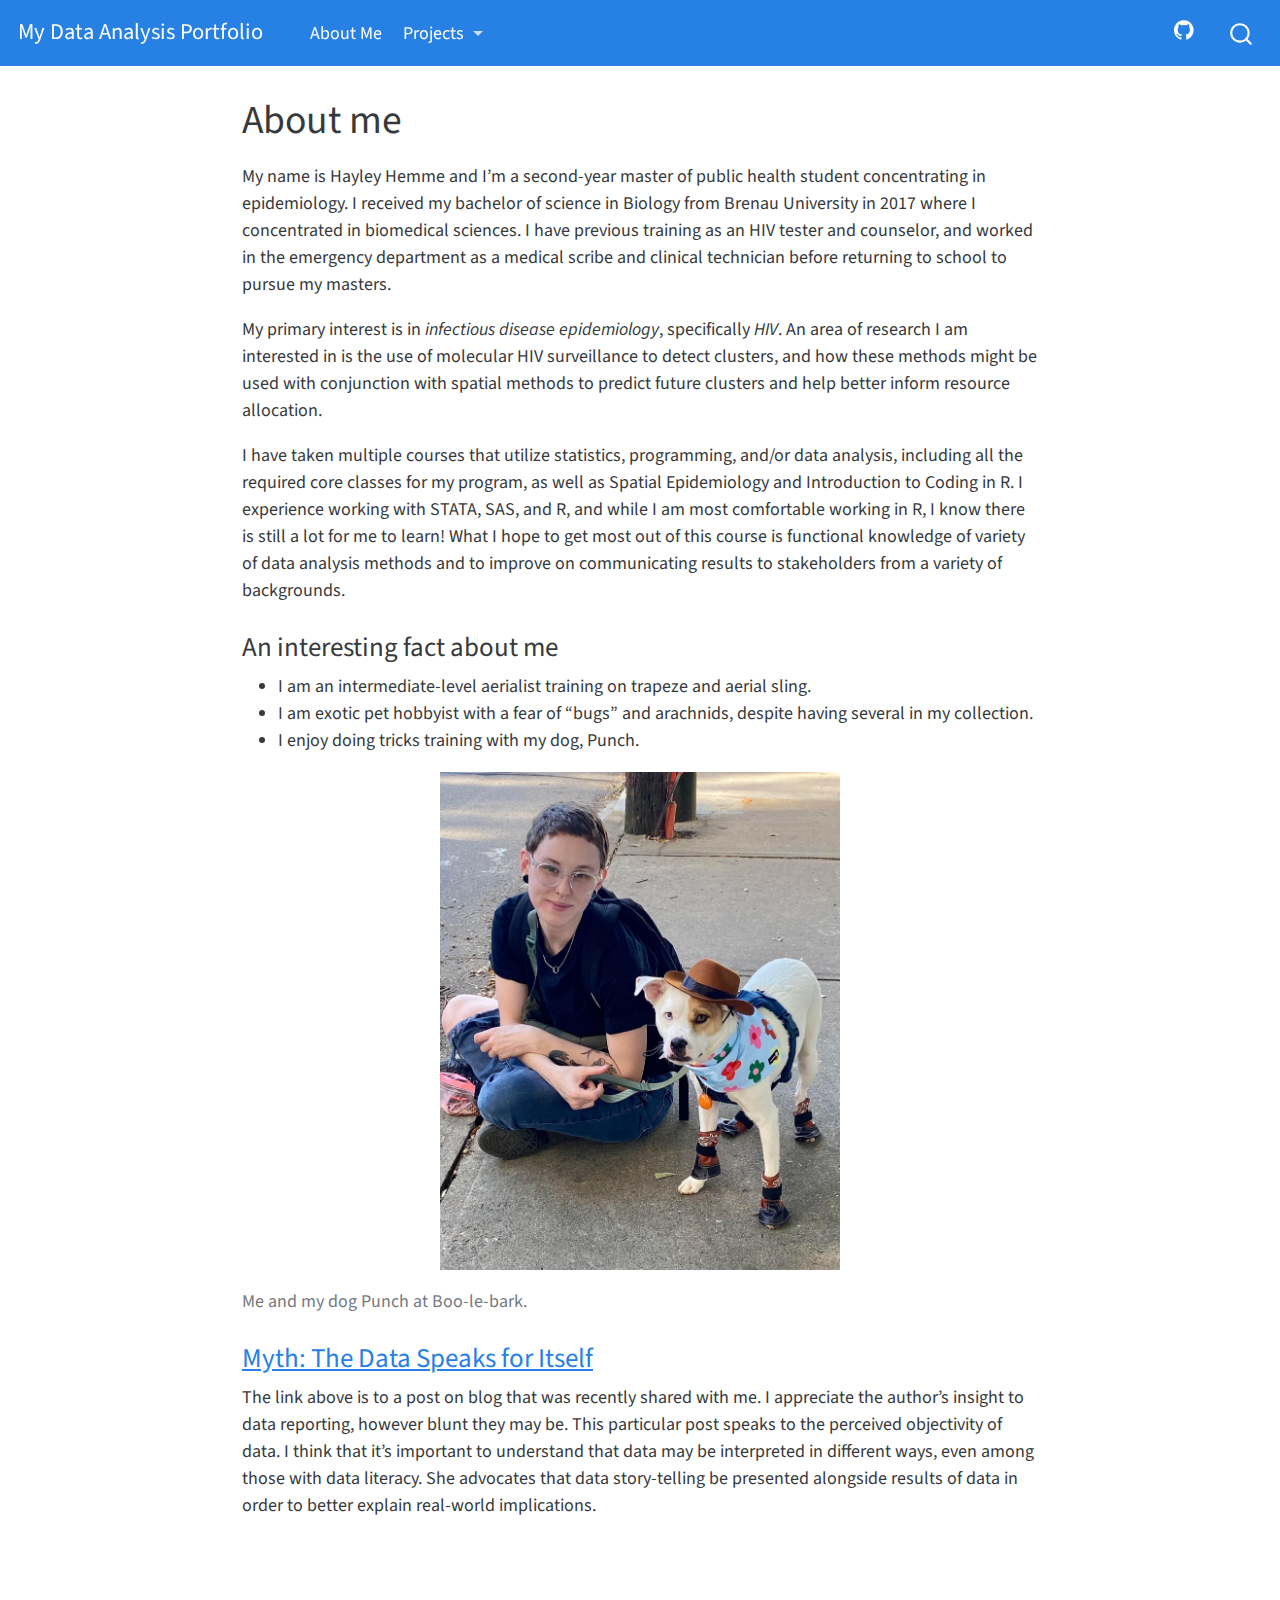
==== docs/aboutme.html @ bb4504e0 "commit" ====
<!DOCTYPE html>
<html xmlns="http://www.w3.org/1999/xhtml" lang="en" xml:lang="en"><head>

<meta charset="utf-8">
<meta name="generator" content="quarto-1.2.313">

<meta name="viewport" content="width=device-width, initial-scale=1.0, user-scalable=yes">


<title>My Data Analysis Portfolio - About me</title>
<style>
code{white-space: pre-wrap;}
span.smallcaps{font-variant: small-caps;}
div.columns{display: flex; gap: min(4vw, 1.5em);}
div.column{flex: auto; overflow-x: auto;}
div.hanging-indent{margin-left: 1.5em; text-indent: -1.5em;}
ul.task-list{list-style: none;}
ul.task-list li input[type="checkbox"] {
  width: 0.8em;
  margin: 0 0.8em 0.2em -1.6em;
  vertical-align: middle;
}
</style>


<script src="site_libs/quarto-nav/quarto-nav.js"></script>
<script src="site_libs/quarto-nav/headroom.min.js"></script>
<script src="site_libs/clipboard/clipboard.min.js"></script>
<script src="site_libs/quarto-search/autocomplete.umd.js"></script>
<script src="site_libs/quarto-search/fuse.min.js"></script>
<script src="site_libs/quarto-search/quarto-search.js"></script>
<meta name="quarto:offset" content="./">
<script src="site_libs/quarto-html/quarto.js"></script>
<script src="site_libs/quarto-html/popper.min.js"></script>
<script src="site_libs/quarto-html/tippy.umd.min.js"></script>
<script src="site_libs/quarto-html/anchor.min.js"></script>
<link href="site_libs/quarto-html/tippy.css" rel="stylesheet">
<link href="site_libs/quarto-html/quarto-syntax-highlighting.css" rel="stylesheet" id="quarto-text-highlighting-styles">
<script src="site_libs/bootstrap/bootstrap.min.js"></script>
<link href="site_libs/bootstrap/bootstrap-icons.css" rel="stylesheet">
<link href="site_libs/bootstrap/bootstrap.min.css" rel="stylesheet" id="quarto-bootstrap" data-mode="light">
<script id="quarto-search-options" type="application/json">{
  "location": "navbar",
  "copy-button": false,
  "collapse-after": 3,
  "panel-placement": "end",
  "type": "overlay",
  "limit": 20,
  "language": {
    "search-no-results-text": "No results",
    "search-matching-documents-text": "matching documents",
    "search-copy-link-title": "Copy link to search",
    "search-hide-matches-text": "Hide additional matches",
    "search-more-match-text": "more match in this document",
    "search-more-matches-text": "more matches in this document",
    "search-clear-button-title": "Clear",
    "search-detached-cancel-button-title": "Cancel",
    "search-submit-button-title": "Submit"
  }
}</script>


<link rel="stylesheet" href="styles.css">
</head>

<body class="nav-fixed fullcontent">

<div id="quarto-search-results"></div>
  <header id="quarto-header" class="headroom fixed-top">
    <nav class="navbar navbar-expand-lg navbar-dark ">
      <div class="navbar-container container-fluid">
      <div class="navbar-brand-container">
    <a class="navbar-brand" href="./index.html">
    <span class="navbar-title">My Data Analysis Portfolio</span>
    </a>
  </div>
          <button class="navbar-toggler" type="button" data-bs-toggle="collapse" data-bs-target="#navbarCollapse" aria-controls="navbarCollapse" aria-expanded="false" aria-label="Toggle navigation" onclick="if (window.quartoToggleHeadroom) { window.quartoToggleHeadroom(); }">
  <span class="navbar-toggler-icon"></span>
</button>
          <div class="collapse navbar-collapse" id="navbarCollapse">
            <ul class="navbar-nav navbar-nav-scroll me-auto">
  <li class="nav-item">
    <a class="nav-link" href="././aboutme.html">
 <span class="menu-text">About Me</span></a>
  </li>  
  <li class="nav-item dropdown ">
    <a class="nav-link dropdown-toggle" href="#" id="nav-menu-projects" role="button" data-bs-toggle="dropdown" aria-expanded="false">
 <span class="menu-text">Projects</span>
    </a>
    <ul class="dropdown-menu" aria-labelledby="nav-menu-projects">    
        <li>
    <a class="dropdown-item" href="././coding_exercise.html">
 <span class="dropdown-text">R Coding Exercise</span></a>
  </li>  
        <li>
    <a class="dropdown-item" href="././visualization_exercise.html">
 <span class="dropdown-text">Visualization Exercise</span></a>
  </li>  
        <li>
    <a class="dropdown-item" href="././tidytuesday_exercise.html">
 <span class="dropdown-text">Tidy Tuesday Exercise</span></a>
  </li>  
    </ul>
  </li>
</ul>
            <ul class="navbar-nav navbar-nav-scroll ms-auto">
  <li class="nav-item compact">
    <a class="nav-link" href="./URL-TO-THIS-REPOSITORY-HERE"><i class="bi bi-github" role="img">
</i> 
 <span class="menu-text"></span></a>
  </li>  
</ul>
              <div id="quarto-search" class="" title="Search"></div>
          </div> <!-- /navcollapse -->
      </div> <!-- /container-fluid -->
    </nav>
</header>
<!-- content -->
<div id="quarto-content" class="quarto-container page-columns page-rows-contents page-layout-article page-navbar">
<!-- sidebar -->
<!-- margin-sidebar -->
    
<!-- main -->
<main class="content" id="quarto-document-content">

<header id="title-block-header" class="quarto-title-block default">
<div class="quarto-title">
<h1 class="title">About me</h1>
</div>



<div class="quarto-title-meta">

    
  
    
  </div>
  

</header>

<p>My name is Hayley Hemme and I’m a second-year master of public health student concentrating in epidemiology. I received my bachelor of science in Biology from Brenau University in 2017 where I concentrated in biomedical sciences. I have previous training as an HIV tester and counselor, and worked in the emergency department as a medical scribe and clinical technician before returning to school to pursue my masters.</p>
<p>My primary interest is in <em>infectious disease epidemiology</em>, specifically <em>HIV</em>. An area of research I am interested in is the use of molecular HIV surveillance to detect clusters, and how these methods might be used with conjunction with spatial methods to predict future clusters and help better inform resource allocation.</p>
<p>I have taken multiple courses that utilize statistics, programming, and/or data analysis, including all the required core classes for my program, as well as Spatial Epidemiology and Introduction to Coding in R. I experience working with STATA, SAS, and R, and while I am most comfortable working in R, I know there is still a lot for me to learn! What I hope to get most out of this course is functional knowledge of variety of data analysis methods and to improve on communicating results to stakeholders from a variety of backgrounds.</p>
<section id="an-interesting-fact-about-me" class="level3">
<h3 class="anchored" data-anchor-id="an-interesting-fact-about-me">An interesting fact about me</h3>
<ul>
<li>I am an intermediate-level aerialist training on trapeze and aerial sling.</li>
<li>I am exotic pet hobbyist with a fear of “bugs” and arachnids, despite having several in my collection.</li>
<li>I enjoy doing tricks training with my dog, Punch.</li>
</ul>
<div class="quarto-figure quarto-figure-center">
<figure class="figure">
<p><img src="menmydog.jpg" class="img-fluid figure-img" width="400"></p>
<p></p><figcaption class="figure-caption">Me and my dog Punch at Boo-le-bark.</figcaption><p></p>
</figure>
</div>
</section>
<section id="myth-the-data-speaks-for-itself" class="level3">
<h3 class="anchored" data-anchor-id="myth-the-data-speaks-for-itself"><a href="https://stephanieevergreen.com/myth-the-data-speaks-for-itself/">Myth: The Data Speaks for Itself</a></h3>
<p>The link above is to a post on blog that was recently shared with me. I appreciate the author’s insight to data reporting, however blunt they may be. This particular post speaks to the perceived objectivity of data. I think that it’s important to understand that data may be interpreted in different ways, even among those with data literacy. She advocates that data story-telling be presented alongside results of data in order to better explain real-world implications.</p>


</section>

</main> <!-- /main -->
<script id="quarto-html-after-body" type="application/javascript">
window.document.addEventListener("DOMContentLoaded", function (event) {
  const toggleBodyColorMode = (bsSheetEl) => {
    const mode = bsSheetEl.getAttribute("data-mode");
    const bodyEl = window.document.querySelector("body");
    if (mode === "dark") {
      bodyEl.classList.add("quarto-dark");
      bodyEl.classList.remove("quarto-light");
    } else {
      bodyEl.classList.add("quarto-light");
      bodyEl.classList.remove("quarto-dark");
    }
  }
  const toggleBodyColorPrimary = () => {
    const bsSheetEl = window.document.querySelector("link#quarto-bootstrap");
    if (bsSheetEl) {
      toggleBodyColorMode(bsSheetEl);
    }
  }
  toggleBodyColorPrimary();  
  const icon = "";
  const anchorJS = new window.AnchorJS();
  anchorJS.options = {
    placement: 'right',
    icon: icon
  };
  anchorJS.add('.anchored');
  const clipboard = new window.ClipboardJS('.code-copy-button', {
    target: function(trigger) {
      return trigger.previousElementSibling;
    }
  });
  clipboard.on('success', function(e) {
    // button target
    const button = e.trigger;
    // don't keep focus
    button.blur();
    // flash "checked"
    button.classList.add('code-copy-button-checked');
    var currentTitle = button.getAttribute("title");
    button.setAttribute("title", "Copied!");
    let tooltip;
    if (window.bootstrap) {
      button.setAttribute("data-bs-toggle", "tooltip");
      button.setAttribute("data-bs-placement", "left");
      button.setAttribute("data-bs-title", "Copied!");
      tooltip = new bootstrap.Tooltip(button, 
        { trigger: "manual", 
          customClass: "code-copy-button-tooltip",
          offset: [0, -8]});
      tooltip.show();    
    }
    setTimeout(function() {
      if (tooltip) {
        tooltip.hide();
        button.removeAttribute("data-bs-title");
        button.removeAttribute("data-bs-toggle");
        button.removeAttribute("data-bs-placement");
      }
      button.setAttribute("title", currentTitle);
      button.classList.remove('code-copy-button-checked');
    }, 1000);
    // clear code selection
    e.clearSelection();
  });
  function tippyHover(el, contentFn) {
    const config = {
      allowHTML: true,
      content: contentFn,
      maxWidth: 500,
      delay: 100,
      arrow: false,
      appendTo: function(el) {
          return el.parentElement;
      },
      interactive: true,
      interactiveBorder: 10,
      theme: 'quarto',
      placement: 'bottom-start'
    };
    window.tippy(el, config); 
  }
  const noterefs = window.document.querySelectorAll('a[role="doc-noteref"]');
  for (var i=0; i<noterefs.length; i++) {
    const ref = noterefs[i];
    tippyHover(ref, function() {
      // use id or data attribute instead here
      let href = ref.getAttribute('data-footnote-href') || ref.getAttribute('href');
      try { href = new URL(href).hash; } catch {}
      const id = href.replace(/^#\/?/, "");
      const note = window.document.getElementById(id);
      return note.innerHTML;
    });
  }
  const findCites = (el) => {
    const parentEl = el.parentElement;
    if (parentEl) {
      const cites = parentEl.dataset.cites;
      if (cites) {
        return {
          el,
          cites: cites.split(' ')
        };
      } else {
        return findCites(el.parentElement)
      }
    } else {
      return undefined;
    }
  };
  var bibliorefs = window.document.querySelectorAll('a[role="doc-biblioref"]');
  for (var i=0; i<bibliorefs.length; i++) {
    const ref = bibliorefs[i];
    const citeInfo = findCites(ref);
    if (citeInfo) {
      tippyHover(citeInfo.el, function() {
        var popup = window.document.createElement('div');
        citeInfo.cites.forEach(function(cite) {
          var citeDiv = window.document.createElement('div');
          citeDiv.classList.add('hanging-indent');
          citeDiv.classList.add('csl-entry');
          var biblioDiv = window.document.getElementById('ref-' + cite);
          if (biblioDiv) {
            citeDiv.innerHTML = biblioDiv.innerHTML;
          }
          popup.appendChild(citeDiv);
        });
        return popup.innerHTML;
      });
    }
  }
});
</script>
</div> <!-- /content -->



</body></html>
---- docs/site_libs/quarto-html/tippy.css ----
.tippy-box[data-animation=fade][data-state=hidden]{opacity:0}[data-tippy-root]{max-width:calc(100vw - 10px)}.tippy-box{position:relative;background-color:#333;color:#fff;border-radius:4px;font-size:14px;line-height:1.4;white-space:normal;outline:0;transition-property:transform,visibility,opacity}.tippy-box[data-placement^=top]>.tippy-arrow{bottom:0}.tippy-box[data-placement^=top]>.tippy-arrow:before{bottom:-7px;left:0;border-width:8px 8px 0;border-top-color:initial;transform-origin:center top}.tippy-box[data-placement^=bottom]>.tippy-arrow{top:0}.tippy-box[data-placement^=bottom]>.tippy-arrow:before{top:-7px;left:0;border-width:0 8px 8px;border-bottom-color:initial;transform-origin:center bottom}.tippy-box[data-placement^=left]>.tippy-arrow{right:0}.tippy-box[data-placement^=left]>.tippy-arrow:before{border-width:8px 0 8px 8px;border-left-color:initial;right:-7px;transform-origin:center left}.tippy-box[data-placement^=right]>.tippy-arrow{left:0}.tippy-box[data-placement^=right]>.tippy-arrow:before{left:-7px;border-width:8px 8px 8px 0;border-right-color:initial;transform-origin:center right}.tippy-box[data-inertia][data-state=visible]{transition-timing-function:cubic-bezier(.54,1.5,.38,1.11)}.tippy-arrow{width:16px;height:16px;color:#333}.tippy-arrow:before{content:"";position:absolute;border-color:transparent;border-style:solid}.tippy-content{position:relative;padding:5px 9px;z-index:1}
---- docs/site_libs/quarto-html/quarto-syntax-highlighting.css ----
/* quarto syntax highlight colors */
:root {
  --quarto-hl-ot-color: #003B4F;
  --quarto-hl-at-color: #657422;
  --quarto-hl-ss-color: #20794D;
  --quarto-hl-an-color: #5E5E5E;
  --quarto-hl-fu-color: #4758AB;
  --quarto-hl-st-color: #20794D;
  --quarto-hl-cf-color: #003B4F;
  --quarto-hl-op-color: #5E5E5E;
  --quarto-hl-er-color: #AD0000;
  --quarto-hl-bn-color: #AD0000;
  --quarto-hl-al-color: #AD0000;
  --quarto-hl-va-color: #111111;
  --quarto-hl-bu-color: inherit;
  --quarto-hl-ex-color: inherit;
  --quarto-hl-pp-color: #AD0000;
  --quarto-hl-in-color: #5E5E5E;
  --quarto-hl-vs-color: #20794D;
  --quarto-hl-wa-color: #5E5E5E;
  --quarto-hl-do-color: #5E5E5E;
  --quarto-hl-im-color: #00769E;
  --quarto-hl-ch-color: #20794D;
  --quarto-hl-dt-color: #AD0000;
  --quarto-hl-fl-color: #AD0000;
  --quarto-hl-co-color: #5E5E5E;
  --quarto-hl-cv-color: #5E5E5E;
  --quarto-hl-cn-color: #8f5902;
  --quarto-hl-sc-color: #5E5E5E;
  --quarto-hl-dv-color: #AD0000;
  --quarto-hl-kw-color: #003B4F;
}

/* other quarto variables */
:root {
  --quarto-font-monospace: SFMono-Regular, Menlo, Monaco, Consolas, "Liberation Mono", "Courier New", monospace;
}

pre > code.sourceCode > span {
  color: #003B4F;
}

code span {
  color: #003B4F;
}

code.sourceCode > span {
  color: #003B4F;
}

div.sourceCode,
div.sourceCode pre.sourceCode {
  color: #003B4F;
}

code span.ot {
  color: #003B4F;
}

code span.at {
  color: #657422;
}

code span.ss {
  color: #20794D;
}

code span.an {
  color: #5E5E5E;
}

code span.fu {
  color: #4758AB;
}

code span.st {
  color: #20794D;
}

code span.cf {
  color: #003B4F;
}

code span.op {
  color: #5E5E5E;
}

code span.er {
  color: #AD0000;
}

code span.bn {
  color: #AD0000;
}

code span.al {
  color: #AD0000;
}

code span.va {
  color: #111111;
}

code span.pp {
  color: #AD0000;
}

code span.in {
  color: #5E5E5E;
}

code span.vs {
  color: #20794D;
}

code span.wa {
  color: #5E5E5E;
  font-style: italic;
}

code span.do {
  color: #5E5E5E;
  font-style: italic;
}

code span.im {
  color: #00769E;
}

code span.ch {
  color: #20794D;
}

code span.dt {
  color: #AD0000;
}

code span.fl {
  color: #AD0000;
}

code span.co {
  color: #5E5E5E;
}

code span.cv {
  color: #5E5E5E;
  font-style: italic;
}

code span.cn {
  color: #8f5902;
}

code span.sc {
  color: #5E5E5E;
}

code span.dv {
  color: #AD0000;
}

code span.kw {
  color: #003B4F;
}

.prevent-inlining {
  content: "</";
}

/*# sourceMappingURL=debc5d5d77c3f9108843748ff7464032.css.map */
---- docs/styles.css ----
/* css styles */
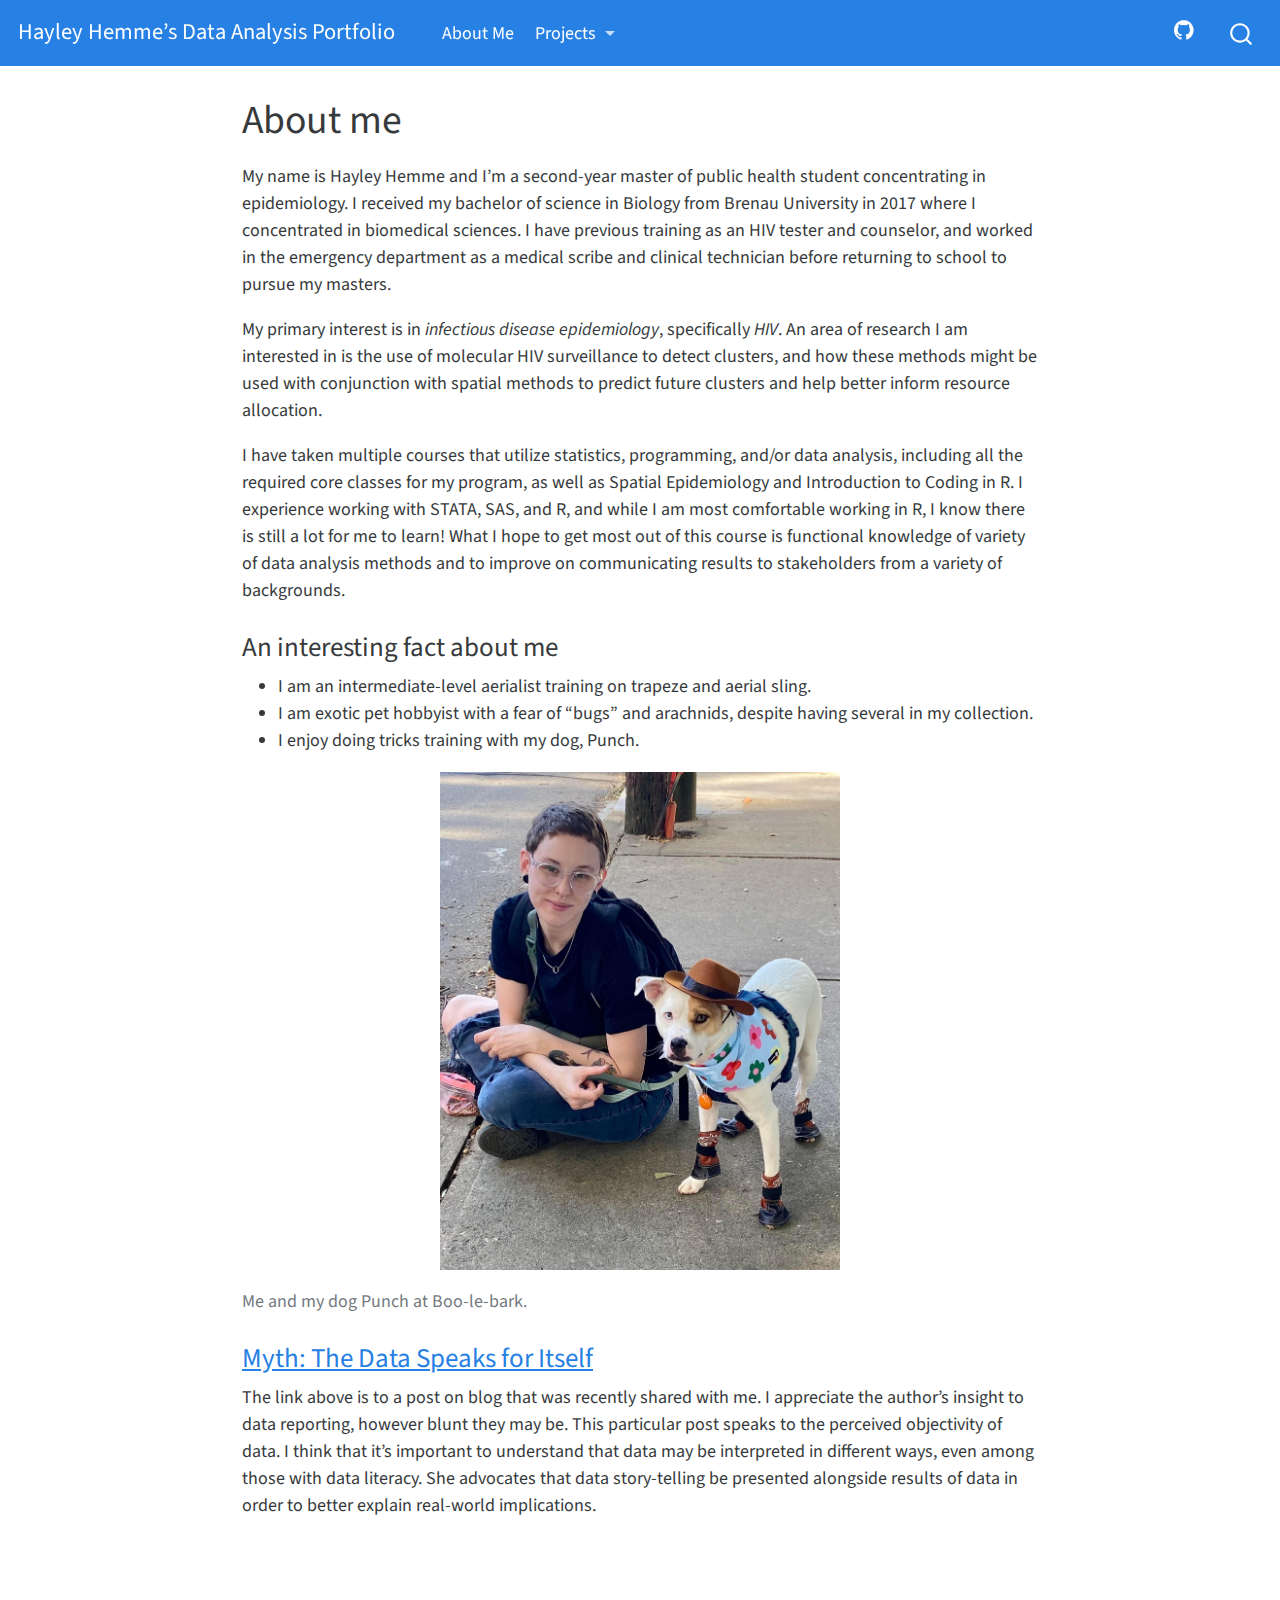
==== commit 1b0576c9: "update" ====
--- a/docs/aboutme.html
+++ b/docs/aboutme.html
@@ -7,7 +7,7 @@
 <meta name="viewport" content="width=device-width, initial-scale=1.0, user-scalable=yes">
 
 
-<title>My Data Analysis Portfolio - About me</title>
+<title>Hayley Hemme’s Data Analysis Portfolio - About me</title>
 <style>
 code{white-space: pre-wrap;}
 span.smallcaps{font-variant: small-caps;}
@@ -71,7 +71,7 @@
       <div class="navbar-container container-fluid">
       <div class="navbar-brand-container">
     <a class="navbar-brand" href="./index.html">
-    <span class="navbar-title">My Data Analysis Portfolio</span>
+    <span class="navbar-title">Hayley Hemme’s Data Analysis Portfolio</span>
     </a>
   </div>
           <button class="navbar-toggler" type="button" data-bs-toggle="collapse" data-bs-target="#navbarCollapse" aria-controls="navbarCollapse" aria-expanded="false" aria-label="Toggle navigation" onclick="if (window.quartoToggleHeadroom) { window.quartoToggleHeadroom(); }">
@@ -100,12 +100,16 @@
     <a class="dropdown-item" href="././tidytuesday_exercise.html">
  <span class="dropdown-text">Tidy Tuesday Exercise</span></a>
   </li>  
+        <li>
+    <a class="dropdown-item" href="././dataanalysis_exercise.html">
+ <span class="dropdown-text">Data Analysis Exercise</span></a>
+  </li>  
     </ul>
   </li>
 </ul>
             <ul class="navbar-nav navbar-nav-scroll ms-auto">
   <li class="nav-item compact">
-    <a class="nav-link" href="./URL-TO-THIS-REPOSITORY-HERE"><i class="bi bi-github" role="img">
+    <a class="nav-link" href="https://github.com/hayhem/hayleyhemme-MADA-portfolio"><i class="bi bi-github" role="img">
 </i> 
  <span class="menu-text"></span></a>
   </li>  
